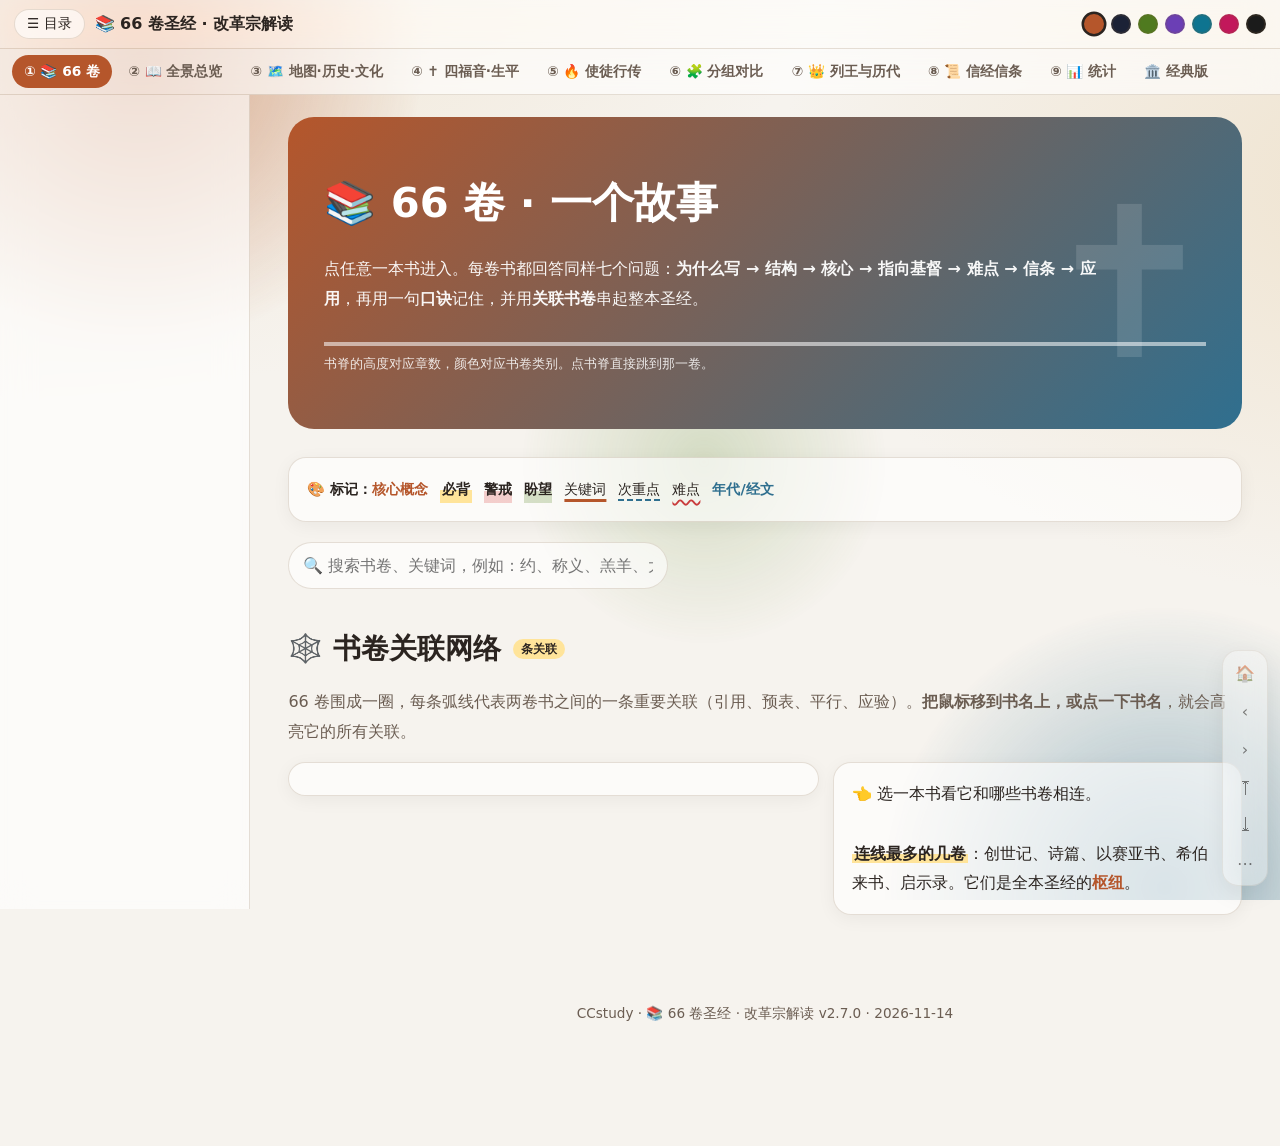
==== site/index.html @ 22d5b2fc "feat: v2.7.0 — 地图·历史·文化页（七张主题概念图、会幕情景图、文化常识）；实时地图 9 种底图可选 Co-Authored-By: Claude Opus 5.5 <noreply@a" ====
<!doctype html>
<html lang="zh-CN" data-theme="dawn">
<head>
<meta charset="utf-8"><meta name="viewport" content="width=device-width,initial-scale=1">
<title>📚 66 卷圣经 · 改革宗解读 · CCstudy</title>
<link rel="stylesheet" href="assets/style.css">
</head>
<body>
<div class="sky" aria-hidden="true"><i></i><i></i><i></i></div>
<div id="prog"></div>
<header class="top">
  <button class="btn" id="tocBtn" aria-label="目录">☰ 目录</button>
  <h1>📚 66 卷圣经 · 改革宗解读</h1>
  <div class="themes" title="切换主题"><span class="sw" data-t="dawn" style="background:#b5562b" title="晨曦"></span><span class="sw" data-t="night" style="background:#1b2236" title="夜读"></span><span class="sw" data-t="olive" style="background:#4f7a1f" title="橄榄"></span><span class="sw" data-t="royal" style="background:#6b3fb5" title="君王紫"></span><span class="sw" data-t="ocean" style="background:#0e7490" title="海洋"></span><span class="sw" data-t="sakura" style="background:#c2185b" title="樱花"></span><span class="sw" data-t="ink" style="background:#1b1b1b" title="水墨"></span></div>
</header>
<div class="wrap">
<nav class="toc" id="toc"></nav>
<main>
<div class="hero reveal"><h2>📚 66 卷 · 一个故事</h2>
<p>点任意一本书进入。每卷书都回答同样七个问题：<b>为什么写 → 结构 → 核心 → 指向基督 → 难点 → 信条 → 应用</b>，再用一句<b>口诀</b>记住，并用<b>关联书卷</b>串起整本圣经。</p>
<div class="shelf" id="shelf"></div>
<p style="font-size:.8rem;opacity:.85;margin-top:6px">书脊的高度对应章数，颜色对应书卷类别。点书脊直接跳到那一卷。</p></div>

<div class="card reveal legend"><b>🎨 标记：</b><span class="k">核心概念</span><span class="m">必背</span><span class="hl-r">警戒</span><span class="hl-g">盼望</span><span class="u1">关键词</span><span class="u2">次重点</span><span class="u3">难点</span><span class="d">年代/经文</span></div>
<div class="gbar reveal" id="gbar"></div>
<div class="filters">
<input class="search" id="q" placeholder="🔍 搜索书卷、关键词，例如：约、称义、羔羊、大卫">
<div class="tabs" id="chips"></div>
</div>
<div id="cards" class="grid"></div>
<div id="list"></div>

<section id="network" class="reveal">
<h2>🕸️ 书卷关联网络 <span class="tag"><span id="netCount"></span> 条关联</span></h2>
<p style="color:var(--sub)">66 卷围成一圈，每条弧线代表两卷书之间的一条重要关联（引用、预表、平行、应验）。<b>把鼠标移到书名上，或点一下书名</b>，就会高亮它的所有关联。</p>
<div class="grid" style="grid-template-columns:minmax(0,1.3fr) minmax(0,1fr);align-items:start" id="netgrid">
<div class="card" id="net"></div>
<div class="card" id="netInfo">👈 选一本书看它和哪些书卷相连。<br><br><span class="m">连线最多的几卷</span>：创世记、诗篇、以赛亚书、希伯来书、启示录。它们是全本圣经的<span class="k">枢纽</span>。</div>
</div>
</section>

<footer>CCstudy · 📚 66 卷圣经 · 改革宗解读 v2.7.0 · 2026-11-14</footer>
</main></div>
<div class="fab"><button class="btn" id="upBtn" title="回到顶部">↑</button></div>
<script src="assets/books-ot.js"></script>
<script src="assets/books-nt.js"></script>
<script src="assets/books-extra.js"></script>
<script src="assets/books-rel.js"></script>
<script src="assets/books-app.js"></script>
<script src="assets/lenis.min.js"></script>
<script src="assets/app.js"></script>
</body></html>
---- site/assets/style.css ----
/* ===== CCstudy · 主题系统 ===== */
:root,[data-theme="dawn"]{--bg:#f6f3ee;--bg2:#efe3cf;--card:rgba(255,255,255,.62);--line:rgba(120,90,50,.18);--ink:#2b2420;--sub:#6b5d52;--acc:#b5562b;--acc2:#2f6f8f;--acc3:#5f8a2e;--hl:#ffe49a;--red:#c93c3c}
[data-theme="night"]{--bg:#0f121a;--bg2:#1b2236;--card:rgba(30,36,52,.62);--line:rgba(160,180,255,.15);--ink:#e8ebf5;--sub:#9aa3bd;--acc:#f0a35e;--acc2:#6cb6ff;--acc3:#8fd18b;--hl:#5c4b17;--red:#ff7b7b}
[data-theme="olive"]{--bg:#eef2e8;--bg2:#d9e6c6;--card:rgba(255,255,255,.6);--line:rgba(60,90,40,.18);--ink:#1f2a1a;--sub:#5a6a50;--acc:#4f7a1f;--acc2:#8a5a2b;--acc3:#2d6e6e;--hl:#e1f0a8;--red:#b8442f}
[data-theme="royal"]{--bg:#f3f0fa;--bg2:#e2d6f7;--card:rgba(255,255,255,.6);--line:rgba(90,60,150,.18);--ink:#231a3a;--sub:#5f5480;--acc:#6b3fb5;--acc2:#b0306a;--acc3:#a87a08;--hl:#f0e1ff;--red:#c0392b}
*{box-sizing:border-box;margin:0;padding:0}
html{scroll-behavior:smooth}
body{font-family:"PingFang SC","Noto Sans SC","Microsoft YaHei",system-ui,sans-serif;background:radial-gradient(1200px 700px at 0% -10%,var(--bg2),transparent 70%),radial-gradient(900px 600px at 110% 20%,var(--bg2),transparent 70%),var(--bg);background-attachment:fixed;color:var(--ink);line-height:1.85;transition:background-color .5s,color .5s;overflow-x:hidden}
a{color:var(--acc2)}
#prog{position:fixed;top:0;left:0;height:3px;background:linear-gradient(90deg,var(--acc),var(--acc2));z-index:60;width:0}
.top{position:sticky;top:0;z-index:50;display:flex;align-items:center;gap:10px;padding:9px 14px;background:var(--card);backdrop-filter:blur(16px) saturate(160%);-webkit-backdrop-filter:blur(16px) saturate(160%);border-bottom:1px solid var(--line)}
.top h1{font-size:1rem;flex:1;min-width:0;white-space:nowrap;overflow:hidden;text-overflow:ellipsis}
.btn{border:1px solid var(--line);background:var(--card);color:var(--ink);border-radius:999px;padding:5px 12px;cursor:pointer;font-size:.85rem;transition:transform .2s,background .2s;font-family:inherit}
.btn:hover{transform:translateY(-2px)}
.btn.on{background:var(--acc);color:#fff}
.themes{display:flex;gap:7px;flex:none}
.sw{width:20px;height:20px;border-radius:50%;border:2px solid var(--line);cursor:pointer;transition:transform .2s}
.sw:hover,.sw.on{transform:scale(1.25);border-color:var(--ink)}
.wrap{display:flex}
nav.toc{position:sticky;top:48px;height:calc(100vh - 48px);width:250px;flex:none;overflow:auto;padding:14px;border-right:1px solid var(--line);background:var(--card);backdrop-filter:blur(16px);-webkit-backdrop-filter:blur(16px);transition:margin .35s ease}
body.toc-off nav.toc{margin-left:-250px}
nav.toc a{display:block;padding:4px 10px;border-radius:8px;text-decoration:none;color:var(--sub);font-size:.88rem;transition:background .2s}
nav.toc a:hover,nav.toc a.on{background:var(--hl);color:var(--ink)}
nav.toc .grp{margin:12px 0 4px;font-weight:800;color:var(--acc);font-size:.78rem;letter-spacing:.12em}
main{flex:1;min-width:0;padding:22px clamp(14px,3vw,44px) 90px;max-width:1300px;margin:0 auto}
@media(max-width:860px){nav.toc{position:fixed;left:0;z-index:45;box-shadow:4px 0 30px rgba(0,0,0,.25);margin-left:-270px}body.toc-on nav.toc{margin-left:0}.top h1{font-size:.9rem}}
section{margin:0 0 46px;scroll-margin-top:64px}
h2{font-size:clamp(1.3rem,2.4vw,1.75rem);margin-bottom:12px;display:flex;align-items:center;gap:10px;flex-wrap:wrap}
h3{font-size:1.08rem;margin:16px 0 6px;color:var(--acc2)}
p{margin:6px 0}
ul,ol{padding-left:1.3em}
.card{background:var(--card);backdrop-filter:blur(14px) saturate(150%);-webkit-backdrop-filter:blur(14px) saturate(150%);border:1px solid var(--line);border-radius:18px;padding:16px 18px;margin:10px 0;box-shadow:0 8px 30px rgba(0,0,0,.05);transition:transform .25s,box-shadow .25s}
.card:hover{transform:translateY(-3px);box-shadow:0 14px 40px rgba(0,0,0,.09)}
.grid{display:grid;gap:14px;grid-template-columns:repeat(auto-fit,minmax(min(240px,100%),1fr))}
.hero{padding:clamp(26px,5vw,48px) clamp(18px,4vw,36px);border-radius:26px;background:linear-gradient(135deg,var(--acc),var(--acc2));color:#fff;margin-bottom:28px;position:relative;overflow:hidden}
.hero h2{font-size:clamp(1.6rem,4.4vw,2.6rem)}
.hero p{opacity:.95;max-width:780px}
.hero::after{content:"✝";position:absolute;right:24px;bottom:-50px;font-size:210px;opacity:.13;animation:float 6s ease-in-out infinite;pointer-events:none}
@keyframes float{50%{transform:translateY(-16px)}}
@keyframes pop{from{transform:scale(.6);opacity:0}}
.reveal{opacity:0;transform:translateY(22px);transition:opacity .7s,transform .7s cubic-bezier(.2,.7,.2,1)}
.reveal.in{opacity:1;transform:none}
/* ===== 笔记标记系统 ===== */
.k{font-weight:800;color:var(--acc)}
.m{background:linear-gradient(transparent 52%,var(--hl) 52%);font-weight:700;padding:0 2px}
.u1{text-decoration:underline 2.5px var(--acc);text-underline-offset:5px}
.u2{text-decoration:underline dashed 2px var(--acc2);text-underline-offset:5px}
.u3{text-decoration:underline wavy 1.5px var(--red);text-underline-offset:5px}
.d{color:var(--acc2);font-weight:800;font-variant-numeric:tabular-nums}
.tag{display:inline-block;font-size:.74rem;padding:0 8px;border-radius:999px;background:var(--hl);margin:0 2px;font-weight:700;line-height:1.7}
.box{border-left:5px solid var(--acc);padding:10px 14px;border-radius:12px;margin:10px 0;background:var(--card)}
.box.key::before{content:"🔑 核心　";font-weight:800;color:var(--acc)}
.box.hard{border-color:var(--red)}.box.hard::before{content:"⚠️ 难点　";font-weight:800;color:var(--red)}
.box.mem{border-color:var(--acc3)}.box.mem::before{content:"🧠 口诀　";font-weight:800;color:var(--acc3)}
.box.cf{border-color:var(--acc2)}.box.cf::before{content:"📜 信条　";font-weight:800;color:var(--acc2)}
.box.app{border-color:#d4a017}.box.app::before{content:"🌱 应用　";font-weight:800;color:#b8860b}
.legend{font-size:.9rem}.legend span{display:inline-block;margin:2px 12px 2px 0}
.tbl{overflow-x:auto;border-radius:14px;border:1px solid var(--line);margin:10px 0;-webkit-overflow-scrolling:touch}
table{border-collapse:collapse;width:100%;min-width:600px;font-size:.9rem}
th{background:var(--acc);color:#fff;padding:8px 10px;text-align:left;white-space:nowrap}
td{padding:8px 10px;border-top:1px solid var(--line);vertical-align:top}
tr:nth-child(even) td{background:rgba(127,127,127,.06)}
.tl{position:relative;padding-left:30px}
.tl::before{content:"";position:absolute;left:10px;top:4px;bottom:4px;width:3px;border-radius:3px;background:linear-gradient(var(--acc),var(--acc2),var(--acc3))}
.ev{position:relative;margin:8px 0;padding:8px 12px;border-radius:12px;background:var(--card);border:1px solid var(--line)}
.ev::before{content:"";position:absolute;left:-26px;top:15px;width:13px;height:13px;border-radius:50%;background:var(--bg);border:3px solid var(--acc)}
.ev .d{display:inline-block;min-width:96px}
.kings{display:grid;grid-template-columns:repeat(auto-fill,minmax(122px,1fr));gap:6px;margin:8px 0}
.kg{padding:5px 8px;border-radius:10px;font-size:.82rem;border:1px solid var(--line);line-height:1.45;animation:pop .5s both}
.kg b{display:block;font-size:.92rem}
.kg.g{background:rgba(80,170,90,.2)}.kg.b{background:rgba(214,69,69,.16)}.kg.n{background:rgba(200,160,40,.18)}
details.book{background:var(--card);border:1px solid var(--line);border-radius:16px;margin:10px 0;padding:12px 16px;backdrop-filter:blur(12px)}
details.book summary{cursor:pointer;font-weight:800;font-size:1.05rem;list-style:none;display:flex;gap:8px;align-items:center;flex-wrap:wrap}
details.book summary::-webkit-details-marker{display:none}
details.book summary::after{content:"▾";margin-left:auto;transition:transform .3s}
details.book[open] summary::after{transform:rotate(180deg)}
.creed{font-family:"Songti SC","Noto Serif SC","STSong",serif;font-size:1.1rem;line-height:2.25}
.creed p{margin:4px 0}
.slot{border:2px dashed var(--line);border-radius:14px;padding:16px;color:var(--sub);text-align:center}
.svgbox{overflow-x:auto}
.svgbox svg{display:block;width:100%;height:auto;min-width:560px}
svg text{fill:var(--ink);font-family:inherit}
.tabs{display:flex;gap:6px;flex-wrap:wrap;margin:8px 0}
.pane{display:none}.pane.on{display:block;animation:pop .35s}
.fab{position:fixed;right:16px;bottom:16px;z-index:50;display:flex;flex-direction:column;gap:8px}
.fab .btn{width:42px;height:42px;padding:0;font-size:1.1rem;box-shadow:0 6px 20px rgba(0,0,0,.15)}
.mindmap{display:flex;flex-wrap:wrap;gap:10px;justify-content:center}
.mindmap .n{padding:8px 14px;border-radius:14px;color:#fff;font-weight:700;box-shadow:0 6px 18px rgba(0,0,0,.12)}
.hide-ans .ans{filter:blur(6px);cursor:pointer;transition:filter .3s}
.hide-ans .ans:hover{filter:none}
#realMap{z-index:1}
footer{text-align:center;color:var(--sub);font-size:.85rem;padding:30px 10px}
.btn{white-space:nowrap;text-decoration:none}
@media(max-width:600px){.top{gap:6px;padding:8px 10px}.top h1{display:none}.top .themes{margin-left:auto;gap:5px}.top .btn{padding:4px 9px;font-size:.8rem}.sw{width:18px;height:18px}
.gbar div{font-size:0!important}.gbar div::after{content:attr(data-n);font-size:.75rem}}
@media(max-width:600px){.top a.btn[href="classic.html"]{display:none}}

/* ===== v2.1 · 顺滑性能层 ===== */
/* 1. 更多主题 */
[data-theme="ocean"]{--bg:#eef6fa;--bg2:#cfe8f3;--card:rgba(255,255,255,.72);--line:rgba(20,90,130,.16);--ink:#0f2a3a;--sub:#4b6878;--acc:#0e7490;--acc2:#2563eb;--acc3:#0d9488;--hl:#c7f0ff;--red:#d1495b}
[data-theme="sakura"]{--bg:#fdf3f5;--bg2:#f8d9e2;--card:rgba(255,255,255,.72);--line:rgba(160,60,90,.15);--ink:#3a1f28;--sub:#7a5763;--acc:#c2185b;--acc2:#7b4fbf;--acc3:#2e8b57;--hl:#ffe0ea;--red:#d32f2f}
[data-theme="ink"]{--bg:#f4f1ea;--bg2:#e6dfd0;--card:rgba(255,255,255,.75);--line:rgba(0,0,0,.14);--ink:#1b1b1b;--sub:#5c5650;--acc:#a1251b;--acc2:#1f3a5f;--acc3:#4a6b3a;--hl:#f3e3a3;--red:#a1251b}
/* 2. 去掉逐卡毛玻璃（最大卡顿来源），只留顶栏/目录 */
.card,details.book,details.ld,.box,.ev{backdrop-filter:none!important;-webkit-backdrop-filter:none!important}
.card{background:color-mix(in srgb,var(--card) 100%,var(--bg) 0%);box-shadow:0 4px 18px rgba(0,0,0,.05);transition:transform .35s cubic-bezier(.2,.8,.2,1),box-shadow .35s}
@media(hover:hover){.card:hover{transform:translateY(-3px);box-shadow:0 14px 34px rgba(0,0,0,.09)}}
@media(hover:none){.card:hover,.btn:hover{transform:none}}
body{background:var(--bg);background-attachment:scroll}
/* 3. 固定背景层 + 飘动云（只动 transform，GPU 合成） */
.sky{position:fixed;inset:0;z-index:-1;overflow:hidden;pointer-events:none;background:radial-gradient(1200px 700px at 0% -10%,var(--bg2),transparent 70%),radial-gradient(900px 600px at 110% 20%,var(--bg2),transparent 70%),var(--bg);contain:strict}
.sky i{position:absolute;width:46vmax;height:46vmax;border-radius:50%;filter:blur(60px);opacity:.38;will-change:transform;animation:drift 38s ease-in-out infinite alternate}
.sky i:nth-child(1){background:var(--acc);top:-18vmax;left:-12vmax}
.sky i:nth-child(2){background:var(--acc2);bottom:-22vmax;right:-14vmax;animation-duration:46s;animation-delay:-12s}
.sky i:nth-child(3){background:var(--acc3);top:30%;left:40%;width:30vmax;height:30vmax;opacity:.22;animation-duration:54s;animation-delay:-24s}
[data-theme="night"] .sky i{opacity:.22}
@keyframes drift{0%{transform:translate3d(0,0,0) scale(1)}50%{transform:translate3d(8vw,6vh,0) scale(1.12)}100%{transform:translate3d(-6vw,10vh,0) scale(.95)}}
/* 4. 屏外内容不渲染 */
details.book:not([open]),details.ld:not([open]){content-visibility:auto}
details.book:not([open]),details.ld:not([open]){contain-intrinsic-size:auto 64px}
/* 5. 目录用 transform 收放 */
nav.toc{transition:transform .4s cubic-bezier(.2,.8,.2,1),opacity .3s;will-change:transform}
body.toc-off nav.toc{margin-left:-250px}
@media(max-width:860px){nav.toc{margin-left:0!important;transform:translateX(-105%)}body.toc-on nav.toc{transform:none}}
.reveal{transition:opacity .8s cubic-bezier(.2,.8,.2,1),transform .8s cubic-bezier(.2,.8,.2,1);will-change:auto}
html.lenis,html.lenis body{height:auto}.lenis.lenis-smooth{scroll-behavior:auto!important}
/* 主题切换淡入 */
::view-transition-old(root),::view-transition-new(root){animation-duration:.45s}
@media(prefers-reduced-motion:reduce){.sky i,.reveal,.hero::after{animation:none!important;transition:none!important}.reveal{opacity:1;transform:none}}
/* 6. 笔记标记增强 */
.hl-r{background:linear-gradient(transparent 55%,rgba(214,69,69,.25) 55%);font-weight:700}
.hl-b{background:linear-gradient(transparent 55%,rgba(47,111,143,.22) 55%);font-weight:700}
.hl-g{background:linear-gradient(transparent 55%,rgba(95,138,46,.25) 55%);font-weight:700}
.u4{text-decoration:underline double 3px var(--acc3);text-underline-offset:5px}
.pill{display:inline-block;padding:0 9px;border-radius:8px;color:#fff;background:var(--acc);font-weight:700;font-size:.85em;margin:0 2px}
.pill.b{background:var(--acc2)}.pill.g{background:var(--acc3)}.pill.r{background:var(--red)}
.num{display:inline-grid;place-items:center;width:1.6em;height:1.6em;border-radius:50%;background:var(--acc);color:#fff;font-size:.8em;font-weight:800;margin-right:6px}
/* 闪卡 */
.flash{perspective:900px;cursor:pointer;min-height:150px}
.flash .in{position:relative;width:100%;height:100%;min-height:150px;transition:transform .6s cubic-bezier(.2,.8,.2,1);transform-style:preserve-3d}
.flash.on .in{transform:rotateY(180deg)}
.flash .f,.flash .bk{position:absolute;inset:0;backface-visibility:hidden;border-radius:18px;padding:16px;display:flex;flex-direction:column;justify-content:center;align-items:center;text-align:center;border:1px solid var(--line)}
.flash .f{background:linear-gradient(135deg,var(--acc),var(--acc2));color:#fff}
.flash .bk{background:var(--card);transform:rotateY(180deg)}
.gantt text{font-size:11px}
@media(max-width:600px){.top .themes{max-width:110px;overflow-x:auto;scrollbar-width:none;padding:3px 2px}.top .themes::-webkit-scrollbar{display:none}.sw{flex:none}}
.gantt .gb:hover rect{opacity:1;stroke:var(--ink);stroke-width:1}
#cards .flash,#cards .flash .in{min-height:210px}
#cards .bk{overflow:auto;justify-content:flex-start;text-align:left}
/* 云：用径向渐变代替 filter:blur（滚动帧率 16→60） */
.sky i{filter:none!important;background:radial-gradient(circle at 50% 50%,var(--c) 0%,transparent 68%)!important;opacity:.45}
.sky i:nth-child(1){--c:var(--acc)}.sky i:nth-child(2){--c:var(--acc2)}.sky i:nth-child(3){--c:var(--acc3)}
[data-theme="night"] .sky i{opacity:.28}
/* 全站页面导航 */
.pagenav{position:sticky;top:48px;z-index:49;display:flex;gap:4px;overflow-x:auto;scrollbar-width:none;padding:6px 12px;background:var(--card);backdrop-filter:blur(14px);-webkit-backdrop-filter:blur(14px);border-bottom:1px solid var(--line)}
.pagenav::-webkit-scrollbar{display:none}
.pagenav a{flex:none;padding:4px 12px;border-radius:999px;text-decoration:none;color:var(--sub);font-size:.86rem;font-weight:600;transition:background .2s,color .2s}
.pagenav a:hover{background:var(--hl);color:var(--ink)}
.pagenav a.on{background:var(--acc);color:#fff}
nav.toc{top:86px;height:calc(100vh - 86px)}
section{scroll-margin-top:100px}
.ev.life{cursor:pointer;transition:transform .25s,box-shadow .25s}
.ev.life.on{transform:translateX(6px);box-shadow:0 6px 20px rgba(0,0,0,.12);background:var(--hl)}
.phases{display:flex;height:30px;border-radius:10px;overflow:hidden;margin:8px 0}
.phases div{display:flex;align-items:center;justify-content:center;color:#fff;font-size:.72rem;font-weight:700;white-space:nowrap;overflow:hidden;padding:0 3px}
#lifeProgWrap{height:6px;border-radius:6px;background:var(--line);overflow:hidden}#lifeProg{height:100%;background:linear-gradient(90deg,var(--acc),var(--red));transform-origin:0 0;transition:transform .6s}
.lifegrid{display:grid;grid-template-columns:minmax(0,1fr) minmax(0,1.1fr);gap:14px;align-items:start}
.lifegrid .mapcol{position:sticky;top:110px}
#lifeMap{height:min(60vh,460px);border-radius:16px;border:1px solid var(--line)}
#lifeList{max-height:70vh;overflow:auto;padding-right:4px}
@media(max-width:860px){.lifegrid{grid-template-columns:1fr}.lifegrid .mapcol{position:static}#lifeList{max-height:none}}
.ck{color:#3fa55b;font-weight:900}.no{color:var(--line)}
.bars .row{display:grid;grid-template-columns:5.5em 1fr 3.5em;gap:8px;align-items:center;margin:4px 0;font-size:.88rem}
.bars .bar{height:16px;border-radius:8px;background:linear-gradient(90deg,var(--acc),var(--acc2));transform-origin:0 0;transform:scaleX(0);transition:transform 1s cubic-bezier(.2,.8,.2,1)}
.reveal.in .bars .bar,.bars.in .bar{transform:scaleX(var(--v))}
.kp{text-align:center}.kv{font-size:clamp(1.6rem,4vw,2.4rem);font-weight:900;background:linear-gradient(135deg,var(--acc),var(--acc2));-webkit-background-clip:text;background-clip:text;color:transparent}
.chartbox .sb rect{transform-box:fill-box;transform-origin:50% 100%;transform:scaleY(0);transition:transform .7s cubic-bezier(.2,.8,.2,1) var(--d,0ms)}
.chartbox.in .sb rect{transform:scaleY(1)}
.chartbox .sb:hover rect{filter:brightness(1.15)}
#donut svg{min-width:0;max-width:300px;flex:none}
.donutwrap{display:flex;gap:18px;align-items:center;flex-wrap:wrap;justify-content:center}
.dleg{display:grid;grid-template-columns:repeat(2,minmax(0,auto));gap:6px 16px}
/* 曲线描绘动画 */
.chartbox path.draw{stroke-dasharray:2600;stroke-dashoffset:2600;transition:stroke-dashoffset 2.4s cubic-bezier(.4,.1,.2,1)}
.reveal.in .chartbox path.draw,.chartbox.in path.draw{stroke-dashoffset:0}
.pill{white-space:nowrap}
/* 触屏设备：用原生惯性滚动，云更慢更轻 */
@media(pointer:coarse){.sky i:nth-child(3){display:none}.sky i{animation-duration:70s}.top,nav.toc,.pagenav{backdrop-filter:blur(10px);-webkit-backdrop-filter:blur(10px)}}
/* ===== v2.4 · 66 卷主页 ===== */
.shelf{display:flex;align-items:flex-end;gap:2px;margin-top:18px;padding:10px 8px 0;border-bottom:4px solid rgba(255,255,255,.55);overflow-x:auto;scrollbar-width:none}
.shelf::-webkit-scrollbar{display:none}
.spine{flex:1 0 14px;min-width:14px;height:var(--h);background:linear-gradient(90deg,color-mix(in srgb,var(--c) 75%,#000),var(--c) 40%,color-mix(in srgb,var(--c) 70%,#fff));border-radius:3px 3px 0 0;display:flex;align-items:flex-end;justify-content:center;text-decoration:none;color:#fff;font-size:10px;font-weight:700;writing-mode:vertical-rl;padding-bottom:4px;transform-origin:50% 100%;animation:grow .7s cubic-bezier(.2,.8,.2,1) var(--d) both;transition:transform .2s;box-shadow:inset -1px 0 0 rgba(0,0,0,.2)}
.spine:hover{transform:translateY(-6px) scale(1.06)}
.spine span{overflow:hidden;max-height:calc(var(--h) - 6px);letter-spacing:-1px}
@keyframes grow{from{transform:scaleY(0);opacity:0}}
.filters{position:sticky;top:86px;z-index:30;padding:10px 0;background:linear-gradient(var(--bg) 72%,transparent)}
.search{width:100%;max-width:380px;padding:8px 14px;border-radius:999px;border:1px solid var(--line);background:var(--card);color:var(--ink);font:inherit;margin-bottom:8px}
details.bk{border-left:5px solid var(--c)}
details.bk summary .bno{display:inline-grid;place-items:center;width:1.9em;height:1.9em;border-radius:50%;background:var(--c);color:#fff;font-size:.8rem}
details.bk summary .bn{font-size:1.12rem}
details.bk .meta{font-size:.8rem;color:var(--sub);font-weight:500}
details.bk[open]{box-shadow:0 10px 32px rgba(0,0,0,.08)}
details.bk[open] .bkbody{animation:pop .35s}
.bk dl{display:grid;grid-template-columns:6em 1fr;gap:8px 12px;margin-top:12px}
.bk dt{font-weight:800;color:var(--c);font-size:.88rem}
.bk dd{margin:0}
@media(max-width:560px){.bk dl{grid-template-columns:1fr}.bk dt{margin-top:6px}}
.card.mini{padding:10px 14px;margin:0}.mt{font-size:.78rem;font-weight:800;color:var(--sub);letter-spacing:.06em;margin-bottom:2px}
.bk2{grid-template-columns:repeat(auto-fit,minmax(min(220px,100%),1fr));margin-top:10px}
.segs{display:flex;flex-wrap:wrap;gap:6px}
.segs span{padding:4px 10px;border-radius:10px;background:color-mix(in srgb,var(--c) calc(12% + var(--k)*6%),transparent);border:1px solid color-mix(in srgb,var(--c) 30%,transparent)}
.poswrap{position:relative;height:22px;margin:4px 0 2px}
.posbar{height:6px;border-radius:6px;background:linear-gradient(90deg,var(--acc) 0 59%,var(--acc2) 59% 100%);opacity:.35;margin-top:8px}
.posbar i{position:absolute;top:2px;width:14px;height:14px;border-radius:50%;background:var(--c);border:2px solid var(--bg);transform:translateX(-50%);box-shadow:0 0 0 3px color-mix(in srgb,var(--c) 30%,transparent)}
.poswrap small{position:absolute;top:14px;font-size:.68rem;color:var(--sub)}
.rels{display:flex;flex-wrap:wrap;gap:8px;margin-top:6px}
.relchip{display:flex;flex-direction:column;max-width:280px;padding:6px 10px;border-radius:12px;border:1px solid color-mix(in srgb,var(--c) 40%,transparent);background:color-mix(in srgb,var(--c) 10%,transparent);text-decoration:none;color:var(--ink);transition:transform .2s}
.relchip:hover{transform:translateY(-2px)}.relchip b{color:var(--c)}.relchip small{color:var(--sub);font-size:.78rem;line-height:1.4}
.bknav{display:flex;justify-content:space-between;margin-top:14px}
.flashhi{animation:hi 1.4s}@keyframes hi{0%{box-shadow:0 0 0 0 var(--c)}30%{box-shadow:0 0 0 6px color-mix(in srgb,var(--c) 50%,transparent)}100%{box-shadow:none}}
#net svg{width:100%;height:auto;display:block}
#net .e{fill:none;stroke-width:1.2;opacity:.35;transition:opacity .25s,stroke-width .25s}
#net.focus .e{opacity:.06}#net.focus .e.on{opacity:.95;stroke-width:2.6}
#net .n{cursor:pointer}#net .n text{transition:font-weight .2s}
#net.focus .n{opacity:.35}#net.focus .n.on{opacity:1}#net .n.on text{font-weight:800}
@media(max-width:860px){#netgrid{grid-template-columns:1fr!important}}
[hidden]{display:none!important}
/* 跨页过渡与预渲染 */
@view-transition{navigation:auto}
::view-transition-old(root){animation:vt-out .25s ease both}::view-transition-new(root){animation:vt-in .35s ease both}
@keyframes vt-out{to{opacity:0;transform:translateY(-8px)}}@keyframes vt-in{from{opacity:0;transform:translateY(10px)}}
.hph{margin:14px 0 6px;padding:4px 12px;border-radius:10px;background:var(--acc);color:#fff;font-weight:800;display:inline-block}
.hrow{display:grid;grid-template-columns:2.2em 1fr;gap:8px;padding:8px 0;border-bottom:1px dashed var(--line)}
.hn{display:grid;place-items:center;width:1.9em;height:1.9em;border-radius:50%;background:var(--hl);font-size:.78rem;font-weight:800}
.gds{display:flex;flex-wrap:wrap;gap:6px;margin-top:4px}
.gd{display:inline-flex;gap:4px;align-items:center;padding:1px 8px;border-radius:999px;background:color-mix(in srgb,var(--c) 14%,transparent);border:1px solid color-mix(in srgb,var(--c) 45%,transparent);font-size:.8rem}
.gd b{color:var(--c)}.gd.off{opacity:.3;border-style:dashed;--c:#999}
.gbar>a{display:flex;align-items:center;justify-content:center;color:#fff;font-size:.78rem;font-weight:700;white-space:nowrap;overflow:hidden;text-decoration:none;transition:filter .2s}
.gbar>a:hover{filter:brightness(1.15)}
@media(max-width:600px){.gbar>a{font-size:0!important}.gbar>a::after{content:attr(data-n);font-size:.75rem}}
.filters{position:static!important;background:none!important}
details.bk{content-visibility:visible!important}
/* v2.5 分布条：手机也显示文字 */
@media(max-width:700px){.gbar{flex-wrap:wrap;height:auto!important;gap:3px;border-radius:12px;overflow:visible}
.gbar>a,.gbar>div{flex:1 1 calc(33% - 3px)!important;height:30px;border-radius:8px;font-size:.74rem!important}
.gbar>a::after,.gbar>div::after{content:none!important}}
/* v2.5 逐卷卡片：紧凑精致 */
.bk dl{grid-template-columns:7.2em 1fr;gap:0;margin-top:8px;border-top:1px solid var(--line)}
.bk dt,.bk dd{padding:9px 0;border-bottom:1px solid var(--line)}
.bk dt{display:flex;align-items:flex-start;gap:4px;font-size:.86rem;padding-right:8px}
.bk dd{line-height:1.75}
@media(max-width:560px){.bk dl{grid-template-columns:1fr}.bk dt{border-bottom:none;padding-bottom:0}}
.kvs{display:flex;flex-wrap:wrap;gap:6px}
.kvi{display:inline-flex;align-items:baseline;gap:6px;padding:2px 10px;border-radius:10px;background:color-mix(in srgb,var(--c) 10%,transparent);border:1px solid color-mix(in srgb,var(--c) 28%,transparent)}
.kvi em{font-style:normal;font-size:.86rem;color:var(--ink)}
.kvi em::before{content:"（"}.kvi em::after{content:"）"}
.kcs{display:flex;flex-wrap:wrap;gap:6px}
.kc{display:inline-flex;gap:6px;align-items:center;padding:3px 10px 3px 3px;border-radius:999px;background:var(--card);border:1px solid var(--line);font-size:.86rem}
.kc b{display:inline-grid;place-items:center;min-width:2.4em;height:1.7em;padding:0 6px;border-radius:999px;background:var(--c);color:#fff;font-size:.78rem}
/* 地图 */
.mapcard{padding:10px 12px}
.concept{display:block;width:100%;height:auto;background:linear-gradient(160deg,color-mix(in srgb,var(--bg2) 70%,transparent),transparent);border-radius:12px}
.concept .cpt{cursor:default}.concept .cpt:hover circle{r:8}
.realmap{height:min(58vh,440px);border-radius:14px;border:1px solid var(--line);margin-top:8px}
.realmap.nomap{height:auto;min-height:80px}
.mapbadge{background:var(--card);backdrop-filter:blur(8px);padding:3px 10px;border-radius:999px;font-size:12px;cursor:pointer;border:1px solid var(--line);color:var(--ink)}
#map.reveal{content-visibility:visible}
/* 悬浮导航 */
.fnav{position:fixed;right:12px;bottom:14px;z-index:60;display:flex;flex-direction:column;gap:4px;padding:5px;border-radius:16px;background:var(--card);backdrop-filter:blur(12px);-webkit-backdrop-filter:blur(12px);border:1px solid var(--line);box-shadow:0 8px 24px rgba(0,0,0,.12);opacity:.55;transition:opacity .3s,transform .3s}
.fnav:hover,.fnav:focus-within{opacity:1}
.fnav.dim{opacity:.25}
.fnav button{width:34px;height:34px;border:none;border-radius:10px;background:transparent;color:var(--ink);font-size:16px;cursor:pointer;transition:background .2s,transform .2s;font-family:inherit}
.fnav button:hover{background:var(--hl);transform:scale(1.08)}
.fnav.min button:not(.fold){display:none}
.fnav.min{opacity:.6}
/* v2.6 书脊：简称、横排不溢出 */
.shelf{gap:3px;padding:10px 6px 0}
.spine{flex:1 0 18px;min-width:18px;writing-mode:horizontal-tb;align-items:flex-end;padding:0 0 6px;font-size:11px;line-height:1.05}
.spine span{writing-mode:vertical-rl;text-orientation:upright;letter-spacing:0;max-height:none;overflow:visible;white-space:nowrap}
@media(max-width:600px){.spine{flex:0 0 18px}}
.poswrap{height:12px;margin:2px 0 6px}
.posbar{margin-top:4px}
@media(max-width:600px){.phases{flex-wrap:wrap;height:auto;gap:3px}.phases div{flex:1 1 calc(33% - 3px)!important;height:24px;border-radius:6px}}
.mapbadge{display:flex;align-items:center;gap:4px;padding:3px 6px}
.mapbadge select{border:none;background:transparent;color:var(--ink);font:inherit;font-size:12px;cursor:pointer;max-width:150px}
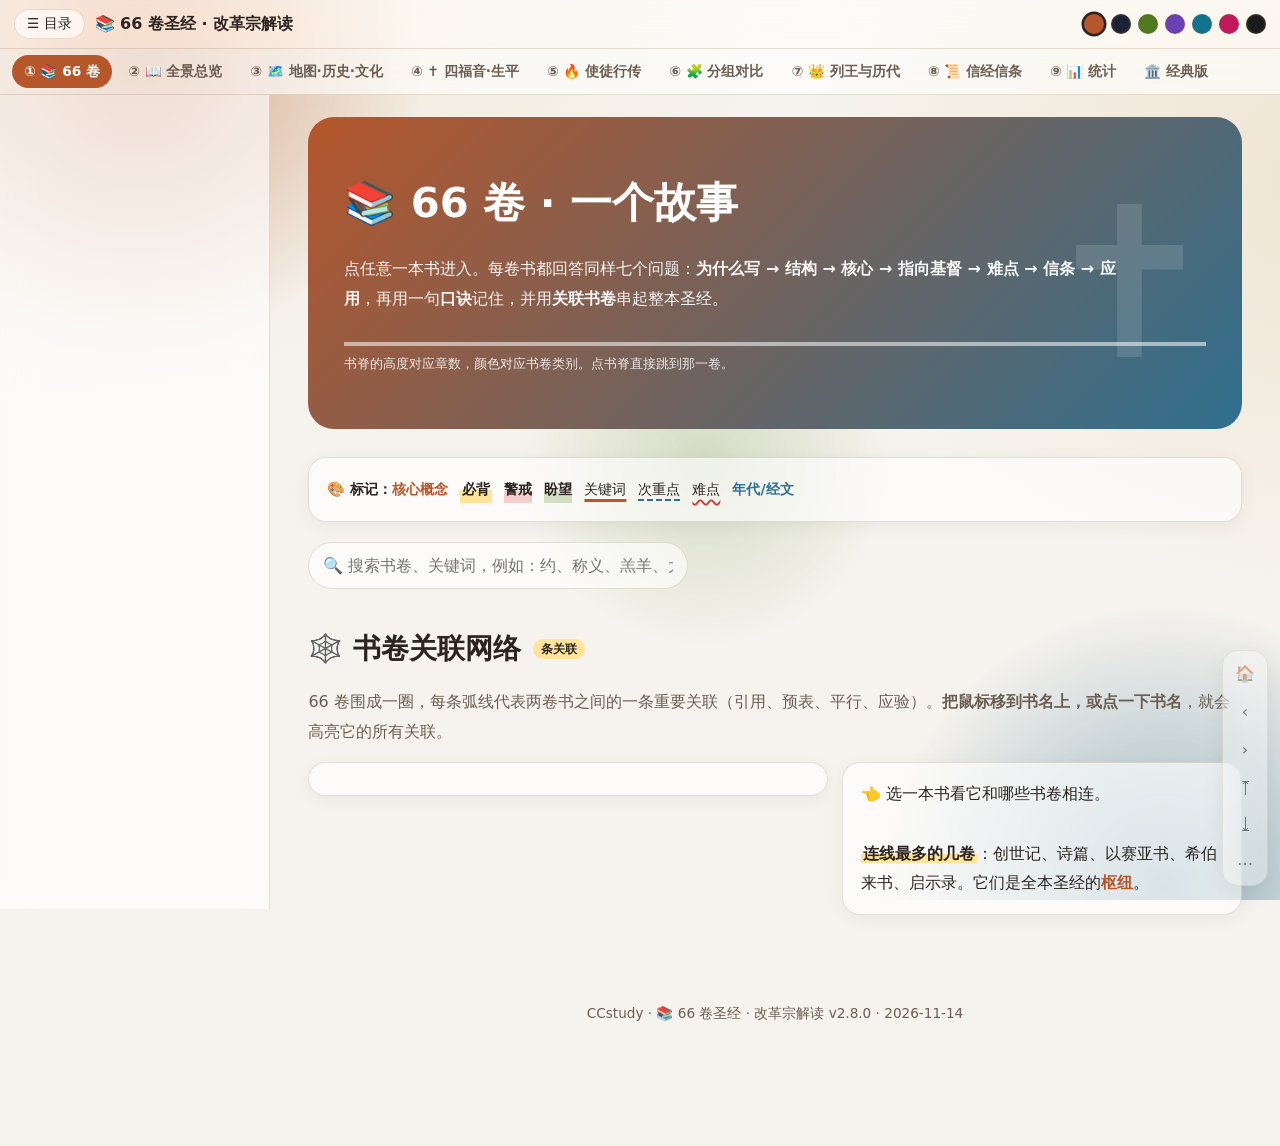
==== commit 2b88027b: "feat: v2.8.0 — 三级可折叠、可拖宽目录；滚动时暂停背景动画；修复手机目录溢出 Co-Authored-By: Claude Opus 5.5 <noreply@anthropic.com" ====
--- a/site/index.html
+++ b/site/index.html
@@ -39,7 +39,7 @@
 </div>
 </section>
 
-<footer>CCstudy · 📚 66 卷圣经 · 改革宗解读 v2.7.0 · 2026-11-14</footer>
+<footer>CCstudy · 📚 66 卷圣经 · 改革宗解读 v2.8.0 · 2026-11-14</footer>
 </main></div>
 <div class="fab"><button class="btn" id="upBtn" title="回到顶部">↑</button></div>
 <script src="assets/books-ot.js"></script>
--- a/site/assets/style.css
+++ b/site/assets/style.css
@@ -282,3 +282,38 @@
 @media(max-width:600px){.phases{flex-wrap:wrap;height:auto;gap:3px}.phases div{flex:1 1 calc(33% - 3px)!important;height:24px;border-radius:6px}}
 .mapbadge{display:flex;align-items:center;gap:4px;padding:3px 6px}
 .mapbadge select{border:none;background:transparent;color:var(--ink);font:inherit;font-size:12px;cursor:pointer;max-width:150px}
+/* ===== v2.8 多级目录 ===== */
+:root{--tocw:270px}
+nav.toc{width:var(--tocw);padding:0 0 20px;position:sticky}
+body.toc-off nav.toc{margin-left:calc(-1 * var(--tocw))}
+@media(max-width:860px){nav.toc{width:min(86vw,var(--tocw))}}
+.tocbar{position:sticky;top:0;z-index:2;display:flex;align-items:center;gap:6px;padding:10px 12px;background:var(--card);backdrop-filter:blur(10px);-webkit-backdrop-filter:blur(10px);border-bottom:1px solid var(--line)}
+.tocbar b{flex:1;font-size:.9rem}
+.tocx{border:1px solid var(--line);background:transparent;color:var(--ink);border-radius:8px;width:28px;height:26px;cursor:pointer;font-size:14px}
+.tocbody{padding:8px 10px}
+nav.toc details{margin:0}
+nav.toc summary{list-style:none;cursor:pointer;display:flex;align-items:center;gap:6px}
+nav.toc summary::-webkit-details-marker{display:none}
+nav.toc summary::before{content:"▸";font-size:.7rem;color:var(--sub);transition:transform .2s;flex:none;width:.8em}
+nav.toc details[open]>summary::before{transform:rotate(90deg)}
+.t1{margin-top:6px!important}
+.t1>summary{padding:6px 6px;border-radius:10px;font-weight:800;color:var(--acc);font-size:.84rem;letter-spacing:.04em}
+.t1>summary:hover{background:var(--hl)}
+.tn{display:inline-grid;place-items:center;min-width:1.6em;height:1.6em;border-radius:50%;background:var(--acc);color:#fff;font-size:.72rem}
+nav.toc a{white-space:normal;line-height:1.45}
+.t2a,.t2>summary>a{display:block;padding:4px 8px 4px 10px;margin-left:12px;border-left:2px solid var(--line);border-radius:0 8px 8px 0;font-size:.86rem;color:var(--ink)!important;text-decoration:none}
+.t2>summary{margin-left:0}.t2>summary>a{flex:1;margin-left:0}
+.t2>summary::before{margin-left:4px}
+.t3{display:block!important;padding:3px 8px 3px 14px!important;margin-left:30px;border-left:2px dotted var(--line);font-size:.8rem!important;color:var(--sub)!important}
+nav.toc a.on{background:var(--hl);border-left-color:var(--acc)!important;color:var(--ink)!important;font-weight:700}
+.tocgrip{position:absolute;top:0;right:0;width:9px;height:100%;cursor:col-resize;z-index:3}
+.tocgrip::after{content:"";position:absolute;top:50%;left:3px;width:3px;height:44px;margin-top:-22px;border-radius:3px;background:var(--line);transition:background .2s}
+.tocgrip:hover::after,body.tocdrag .tocgrip::after{background:var(--acc)}
+body.tocdrag{cursor:col-resize;user-select:none}
+body.tocdrag nav.toc{transition:none}
+@media(max-width:860px){.tocgrip{display:none}}
+/* 滚动时暂停背景动画，减轻合成压力 */
+html.scrolling .sky i{animation-play-state:paused}
+@media(max-width:860px){nav.toc{position:fixed!important;left:0;top:86px;height:calc(100vh - 86px);z-index:45}}
+@media(max-width:600px){.phases div{font-size:.7rem!important;padding:0 2px;flex:1 1 calc(33% - 3px)!important;width:auto}}
+@media(max-width:860px){nav.toc{background:color-mix(in srgb,var(--bg) 94%,transparent)}}
